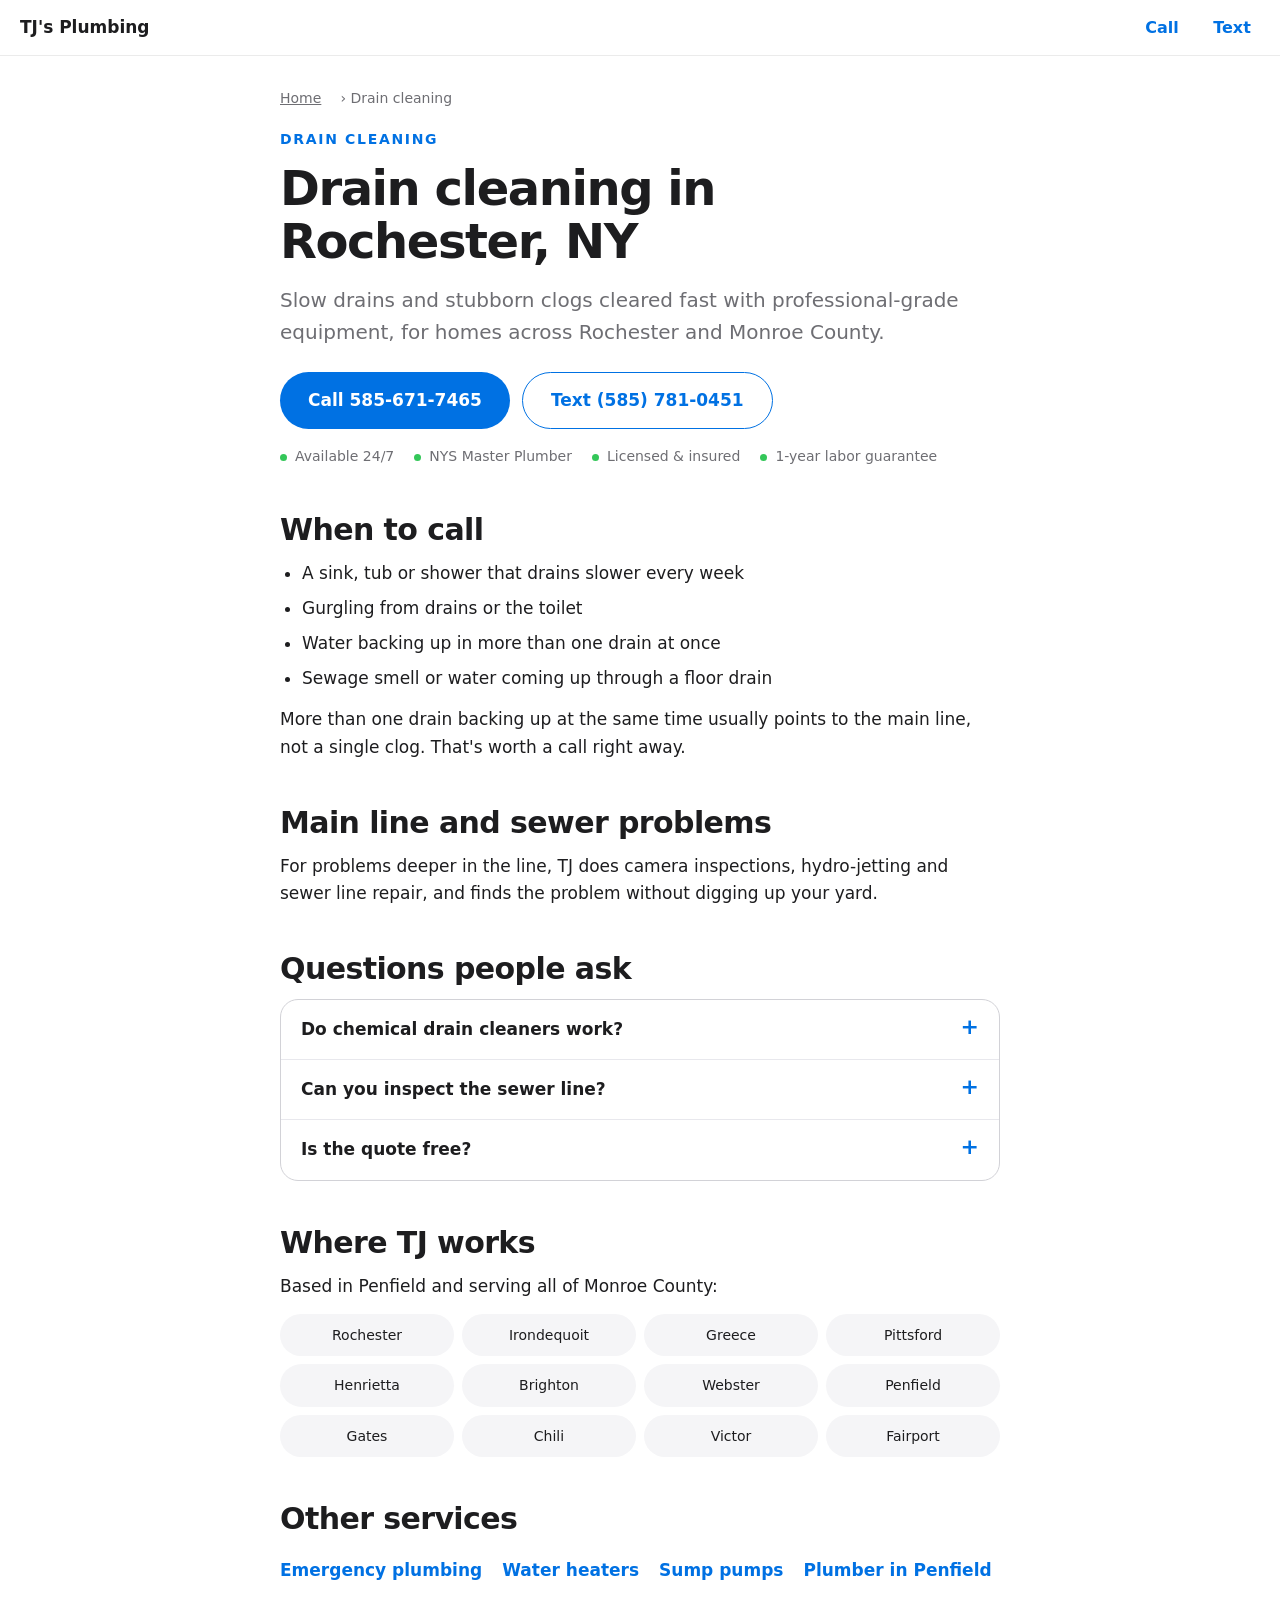
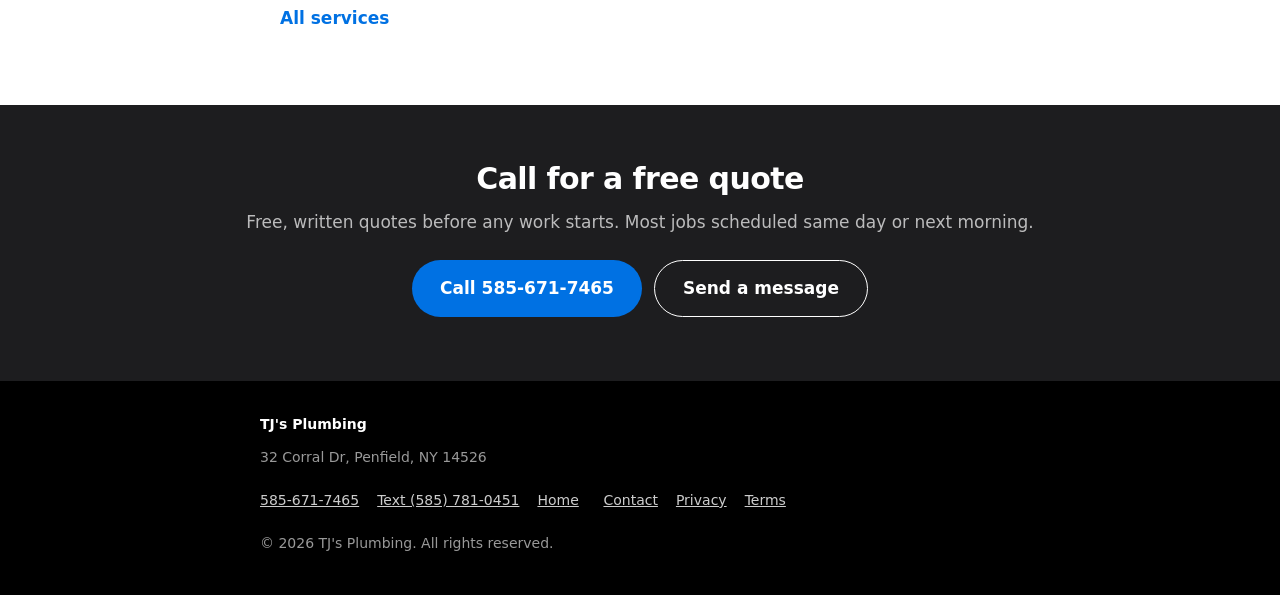
==== drain-cleaning/index.html @ eafe00ef "SEO audit changes, service pages and bug fixes (Nov 4 audit) - Plumber schema, alt text, hero servic" ====
<!DOCTYPE html>
<html lang="en">
<head>
  <meta charset="UTF-8" />
  <meta name="viewport" content="width=device-width, initial-scale=1.0, viewport-fit=cover" />
  <title>Drain Cleaning in Rochester, NY | Clogs & Backups | TJ's Plumbing</title>
  <meta name="description" content="Slow drains, clogs and backups cleared with professional equipment across Rochester and Monroe County. Free written quotes. Call TJ's Plumbing at 585-671-7465." />
  <meta name="robots" content="index, follow" />
  <link rel="canonical" href="https://tjsplumbingny.com/drain-cleaning/" />
  <meta property="og:title" content="Drain Cleaning in Rochester, NY | Clogs & Backups | TJ's Plumbing" />
  <meta property="og:description" content="Slow drains, clogs and backups cleared with professional equipment across Rochester and Monroe County. Free written quotes. Call TJ's Plumbing at 585-671-7465." />
  <meta property="og:url" content="https://tjsplumbingny.com/drain-cleaning/" />
  <meta property="og:type" content="website" />
  <meta property="og:image" content="https://tjsplumbingny.com/photo1.jpg" />
  <meta property="og:locale" content="en_US" />
  <link rel="stylesheet" href="/site.css" />
  <script type="application/ld+json">[{"@context": "https://schema.org", "@type": "Service", "name": "Drain cleaning", "url": "https://tjsplumbingny.com/drain-cleaning/", "provider": {"@id": "https://tjsplumbingny.com/#business", "@type": "Plumber", "name": "TJ's Plumbing", "telephone": "+1-585-671-7465"}, "areaServed": ["Rochester, NY", "Irondequoit, NY", "Greece, NY", "Pittsford, NY", "Henrietta, NY", "Brighton, NY", "Webster, NY", "Penfield, NY", "Gates, NY", "Chili, NY", "Victor, NY", "Fairport, NY"]}, {"@context": "https://schema.org", "@type": "BreadcrumbList", "itemListElement": [{"@type": "ListItem", "position": 1, "name": "Home", "item": "https://tjsplumbingny.com/"}, {"@type": "ListItem", "position": 2, "name": "Drain cleaning", "item": "https://tjsplumbingny.com/drain-cleaning/"}]}, {"@context": "https://schema.org", "@type": "FAQPage", "mainEntity": [{"@type": "Question", "name": "Do chemical drain cleaners work?", "acceptedAnswer": {"@type": "Answer", "text": "For a stubborn or repeat clog, they often don't reach the cause. If a drain keeps coming back slow, have it cleared properly."}}, {"@type": "Question", "name": "Can you inspect the sewer line?", "acceptedAnswer": {"@type": "Answer", "text": "Yes. TJ does camera inspections to find what's causing a backup."}}, {"@type": "Question", "name": "Is the quote free?", "acceptedAnswer": {"@type": "Answer", "text": "Yes. Quotes are free, upfront and in writing."}}]}]</script>
</head>
<body>
  <a class="skip-link" href="#main">Skip to main content</a>
  <header class="topbar">
    <a class="topbar-logo" href="/">TJ's Plumbing</a>
    <div class="topbar-actions">
      <a href="tel:5856717465" aria-label="Call TJ's Plumbing at 585-671-7465">Call</a>
      <a href="sms:5857810451" aria-label="Text TJ's Plumbing at 585-781-0451">Text</a>
    </div>
  </header>
  <nav class="crumbs" aria-label="Breadcrumb"><a href="/">Home</a> &rsaquo; <span aria-current="page">Drain cleaning</span></nav>
  <main id="main" class="page">
    <p class="eyebrow">Drain cleaning</p>
    <h1>Drain cleaning in Rochester, NY</h1>
    <p class="lead">Slow drains and stubborn clogs cleared fast with professional-grade equipment, for homes across Rochester and Monroe County.</p>
    <div class="cta-row">
      <a class="btn btn-primary" href="tel:5856717465">Call 585-671-7465</a>
      <a class="btn btn-secondary" href="sms:5857810451">Text (585) 781-0451</a>
    </div>
    <div class="badges"><span>Available 24/7</span><span>NYS Master Plumber</span><span>Licensed &amp; insured</span><span>1-year labor guarantee</span></div>
    <h2>When to call</h2>
    <ul class="list">
      <li>A sink, tub or shower that drains slower every week</li>
      <li>Gurgling from drains or the toilet</li>
      <li>Water backing up in more than one drain at once</li>
      <li>Sewage smell or water coming up through a floor drain</li>
    </ul>
    <p>More than one drain backing up at the same time usually points to the main line, not a single clog. That's worth a call right away.</p>
    <h2>Main line and sewer problems</h2>
    <p>For problems deeper in the line, TJ does camera inspections, hydro-jetting and sewer line repair, and finds the problem without digging up your yard.</p>
    <h2>Questions people ask</h2>
    <div class="faq"><details><summary>Do chemical drain cleaners work?</summary><p>For a stubborn or repeat clog, they often don't reach the cause. If a drain keeps coming back slow, have it cleared properly.</p></details><details><summary>Can you inspect the sewer line?</summary><p>Yes. TJ does camera inspections to find what's causing a backup.</p></details><details><summary>Is the quote free?</summary><p>Yes. Quotes are free, upfront and in writing.</p></details></div>
    <h2>Where TJ works</h2>
    <p>Based in Penfield and serving all of Monroe County:</p>
    <ul class="areas"><li>Rochester</li><li>Irondequoit</li><li>Greece</li><li>Pittsford</li><li>Henrietta</li><li>Brighton</li><li>Webster</li><li>Penfield</li><li>Gates</li><li>Chili</li><li>Victor</li><li>Fairport</li></ul>
    <h2>Other services</h2>
    <div class="more"><a href="/emergency-plumber/">Emergency plumbing</a><a href="/water-heater-repair/">Water heaters</a><a href="/sump-pump-service/">Sump pumps</a><a href="/plumber-penfield-ny/">Plumber in Penfield</a><a href="/#services">All services</a></div>
  </main>
  <section class="band" aria-labelledby="band-h">
    <h2 id="band-h">Call for a free quote</h2>
    <p>Free, written quotes before any work starts. Most jobs scheduled same day or next morning.</p>
    <div class="cta-row center">
      <a class="btn btn-primary" href="tel:5856717465">Call 585-671-7465</a>
      <a class="btn btn-secondary" href="/#contact">Send a message</a>
    </div>
  </section>
  <footer>
    <div class="wrap">
      <strong class="footer-name">TJ's Plumbing</strong>
      <span>32 Corral Dr, Penfield, NY 14526</span>
      <div class="links"><a href="tel:5856717465">585-671-7465</a><a href="sms:5857810451">Text (585) 781-0451</a><a href="/">Home</a><a href="/#contact">Contact</a><a href="/privacy/">Privacy</a><a href="/terms/">Terms</a></div>
      <span>&copy; 2026 TJ's Plumbing. All rights reserved.</span>
    </div>
  </footer>
  <div class="callbar" aria-label="Contact TJ's Plumbing">
    <a class="btn btn-primary" href="tel:5856717465">Call</a>
    <a class="btn btn-secondary" href="sms:5857810451">Text</a>
  </div>
</body>
</html>
---- site.css ----
/* RENDER PATHS: phone (<600px) one column + sticky Call/Text bar; 600-899px two-up CTA row, 3-col areas; 900px+ no call bar, 4-col areas. CSS only, no JS layout switching.
   Shared styles for TJ's Plumbing service and area pages (homepage keeps its own inline styles).
   Layout: one column on phones; the two-up CTA row and area grid widen at 600px and 900px.
   Mobile-only: the sticky Call / Text bar at the bottom (hidden at 900px and up). */
:root {
  --white: #ffffff; --off-white: #f5f5f7; --charcoal: #1d1d1f; --mid: #6e6e73; --light: #a1a1a6;
  --accent: #0071e3; --accent-hover: #0077ed; --green: #34c759; --border: #d2d2d7; --border-light: #e8e8ed;
  --radius: 18px; --radius-sm: 12px;
  --font: system-ui, -apple-system, BlinkMacSystemFont, 'Segoe UI', Roboto, sans-serif;
}
*, *::before, *::after { box-sizing: border-box; margin: 0; padding: 0; }
body { font-family: var(--font); background: var(--white); color: var(--charcoal); -webkit-font-smoothing: antialiased; font-size: 17px; line-height: 1.6; }
a { color: var(--accent); }
a, button, summary { touch-action: manipulation; }
.skip-link { position: absolute; top: -100px; left: 16px; background: var(--accent); color: #fff; padding: 10px 18px; min-height: 44px; display: inline-flex; align-items: center; border-radius: 8px; font-weight: 600; z-index: 9999; text-decoration: none; }
.skip-link:focus { top: 16px; }

.topbar {
  position: sticky; top: 0; z-index: 100; display: flex; align-items: center; justify-content: space-between;
  padding: env(safe-area-inset-top) max(20px, env(safe-area-inset-right)) 0 max(20px, env(safe-area-inset-left));
  min-height: 56px; background: #fff; border-bottom: 1px solid rgba(0,0,0,0.08);
}
@supports (backdrop-filter: blur(1px)) {
  .topbar { background: rgba(255,255,255,0.9); backdrop-filter: saturate(180%) blur(20px); }
}
.topbar-logo { font-weight: 600; color: var(--charcoal); text-decoration: none; min-height: 44px; display: inline-flex; align-items: center; }
.topbar-actions { display: flex; gap: 14px; }
.topbar-actions a { min-height: 44px; min-width: 56px; justify-content: center; display: inline-flex; align-items: center; font-size: 16px; font-weight: 600; text-decoration: none; }

.crumbs { max-width: 760px; margin: 20px auto 0; padding: 0 20px; font-size: 14px; color: var(--mid); }
.crumbs a { color: var(--mid); display: inline-flex; min-height: 44px; min-width: 56px; align-items: center; }

.page { max-width: 760px; margin: 0 auto; padding: 8px 20px 64px; }
.eyebrow { font-size: 14px; font-weight: 600; letter-spacing: 0.12em; text-transform: uppercase; color: var(--accent); margin-bottom: 12px; }
h1 { font-size: clamp(32px, 6vw, 48px); line-height: 1.1; letter-spacing: -0.03em; margin-bottom: 16px; }
h2 { font-size: clamp(24px, 4vw, 30px); line-height: 1.2; letter-spacing: -0.02em; margin: 44px 0 12px; }
.lead { font-size: 20px; color: var(--mid); margin-bottom: 24px; }
p { margin-bottom: 14px; }
ul.list { padding-left: 22px; margin-bottom: 14px; }
ul.list li { margin-bottom: 8px; }
ul.list li a, .legal a { display: inline-flex; align-items: center; min-height: 44px; }
.center { justify-content: center; }
.legal h2 { font-size: 20px; margin: 28px 0 8px; }
.legal p, .legal li { color: var(--mid); }

.cta-row { display: flex; flex-direction: column; gap: 12px; margin: 24px 0 8px; }
.btn { display: inline-flex; justify-content: center; align-items: center; gap: 8px; min-height: 52px; padding: 14px 28px; border-radius: 980px; font-size: 17px; font-weight: 600; text-decoration: none; }
.btn-primary { background: var(--accent); color: #fff; }
.btn-primary:hover { background: var(--accent-hover); }
.btn-secondary { border: 1.5px solid var(--accent); color: var(--accent); background: transparent; }
.btn:focus-visible, summary:focus-visible { outline: 3px solid var(--accent); outline-offset: 3px; }

.badges { display: flex; flex-wrap: wrap; gap: 8px 20px; margin: 16px 0 8px; font-size: 14px; color: var(--mid); }
.badges span::before { content: ''; display: inline-block; width: 7px; height: 7px; border-radius: 50%; background: var(--green); margin-right: 8px; vertical-align: middle; }

.callout { background: var(--off-white); border: 1px solid var(--border-light); border-radius: var(--radius); padding: 24px; margin: 28px 0; }
.callout h2 { margin-top: 0; }

.faq { border: 1px solid var(--border); border-radius: var(--radius); overflow: hidden; }
.faq details { border-bottom: 1px solid var(--border-light); }
.faq details:last-child { border-bottom: none; }
.faq summary { cursor: pointer; list-style: none; padding: 16px 20px; min-height: 44px; font-weight: 600; display: flex; justify-content: space-between; gap: 12px; }
.faq summary::-webkit-details-marker { display: none; }
.faq summary::after { content: '+'; font-size: 22px; line-height: 1; color: var(--accent); }
.faq details[open] summary::after { content: '\2212'; }
.faq details p { padding: 0 20px 16px; color: var(--mid); }

.areas { display: grid; grid-template-columns: repeat(2, 1fr); gap: 8px; list-style: none; margin-top: 12px; }
.areas li { background: var(--off-white); border-radius: 980px; padding: 10px 14px; text-align: center; font-size: 14px; }

.more { display: flex; flex-wrap: wrap; gap: 4px 20px; margin-top: 12px; }
.more a { min-height: 44px; display: inline-flex; align-items: center; font-weight: 600; text-decoration: none; }

.band { background: var(--charcoal); color: #fff; text-align: center; padding: 56px 20px; }
.band h2 { margin-top: 0; color: #fff; }
.band p { color: rgba(255,255,255,0.7); }
.band .btn-secondary { color: #fff; border-color: #fff; }

footer { background: #000; color: rgba(255,255,255,0.6); font-size: 14px; padding: 32px max(20px, env(safe-area-inset-right)) calc(96px + env(safe-area-inset-bottom)) max(20px, env(safe-area-inset-left)); }
footer .wrap { max-width: 760px; margin: 0 auto; display: flex; flex-direction: column; gap: 10px; }
footer a { color: rgba(255,255,255,0.8); min-height: 44px; min-width: 48px; display: inline-flex; align-items: center; }
footer .links { display: flex; flex-wrap: wrap; gap: 0 18px; }

/* Mobile-only sticky call bar */
.callbar {
  position: fixed; left: 0; right: 0; bottom: 0; z-index: 100; display: grid; grid-template-columns: 1fr 1fr; gap: 10px;
  padding: 10px max(12px, env(safe-area-inset-right)) calc(10px + env(safe-area-inset-bottom)) max(12px, env(safe-area-inset-left));
  background: #fff; border-top: 1px solid var(--border);
}
.callbar .btn { min-height: 48px; padding: 10px 12px; font-size: 16px; }

@media (min-width: 600px) {
  .cta-row { flex-direction: row; }
  .areas { grid-template-columns: repeat(3, 1fr); }
}
@media (min-width: 900px) {
  .callbar { display: none; }
  footer { padding-bottom: 40px; }
  .areas { grid-template-columns: repeat(4, 1fr); }
}
@media (prefers-reduced-motion: reduce) { * { transition: none !important; } }
footer .footer-name { color: #fff; }
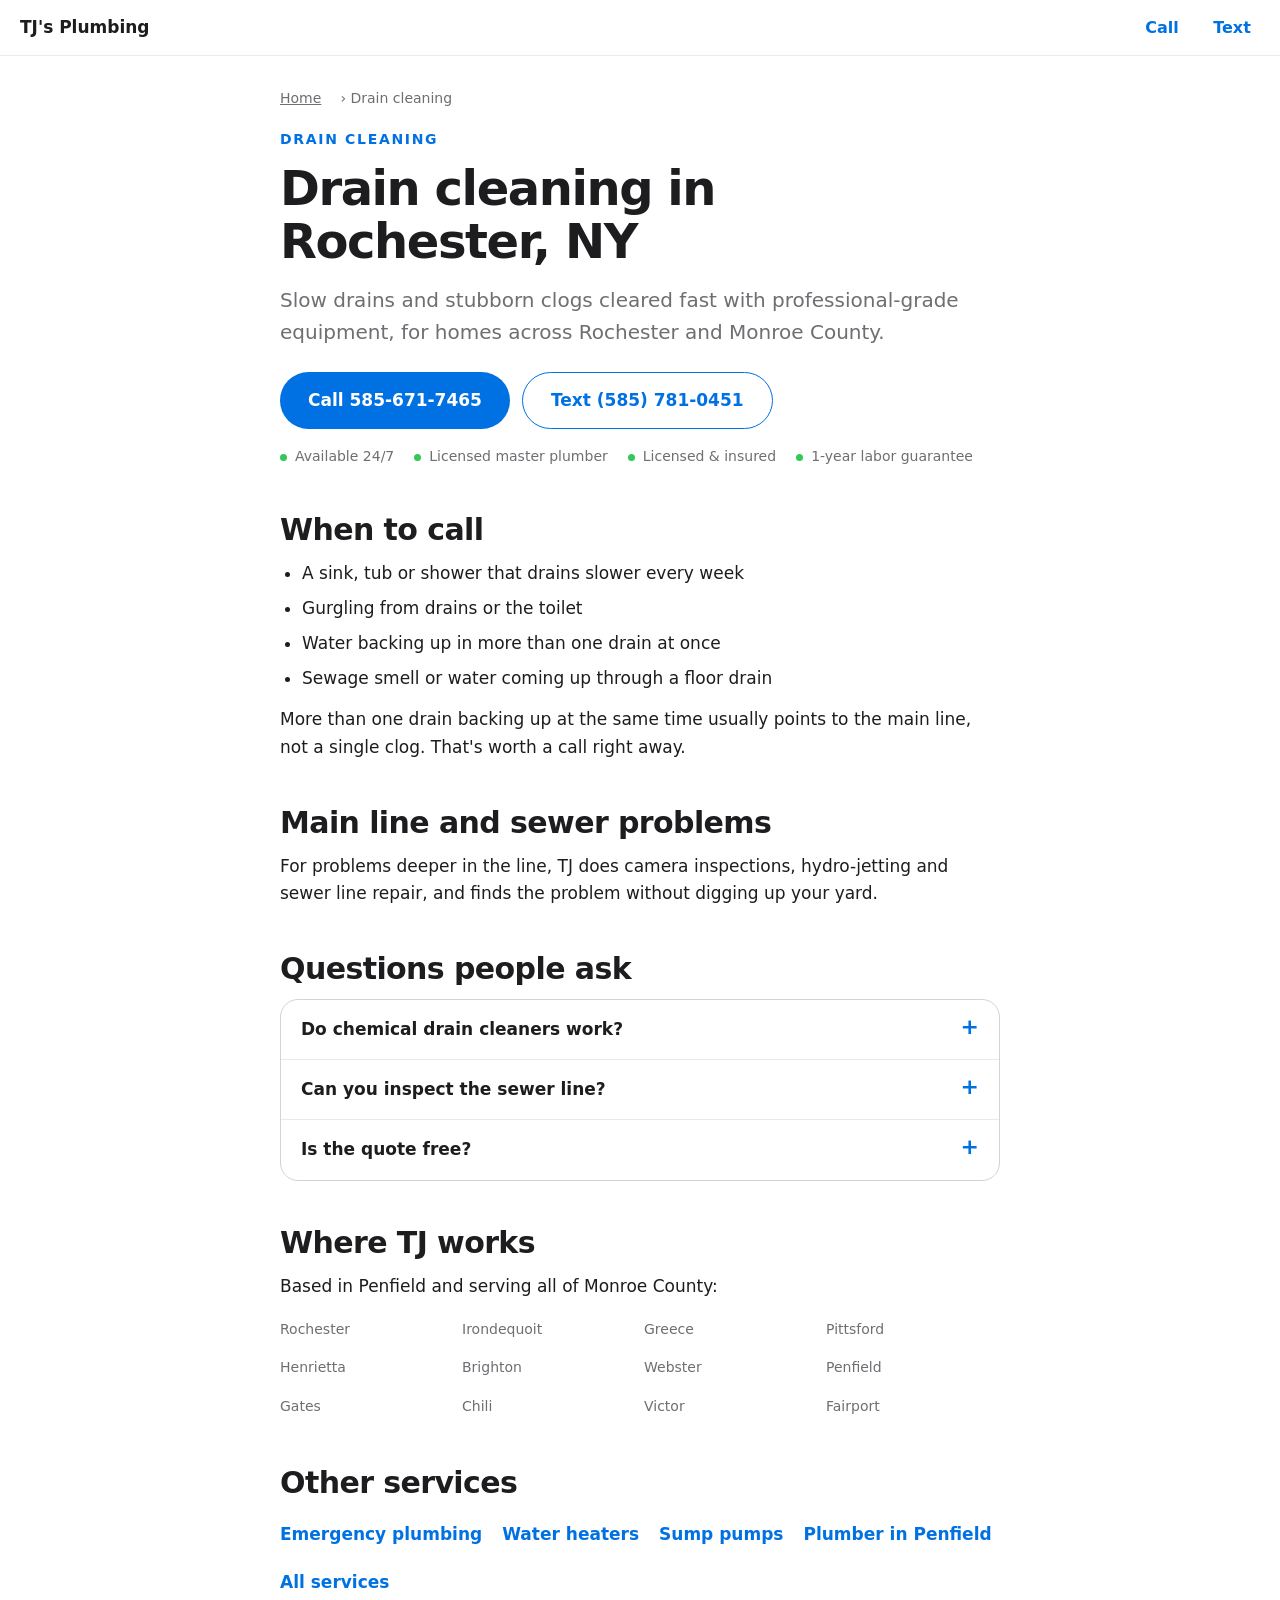
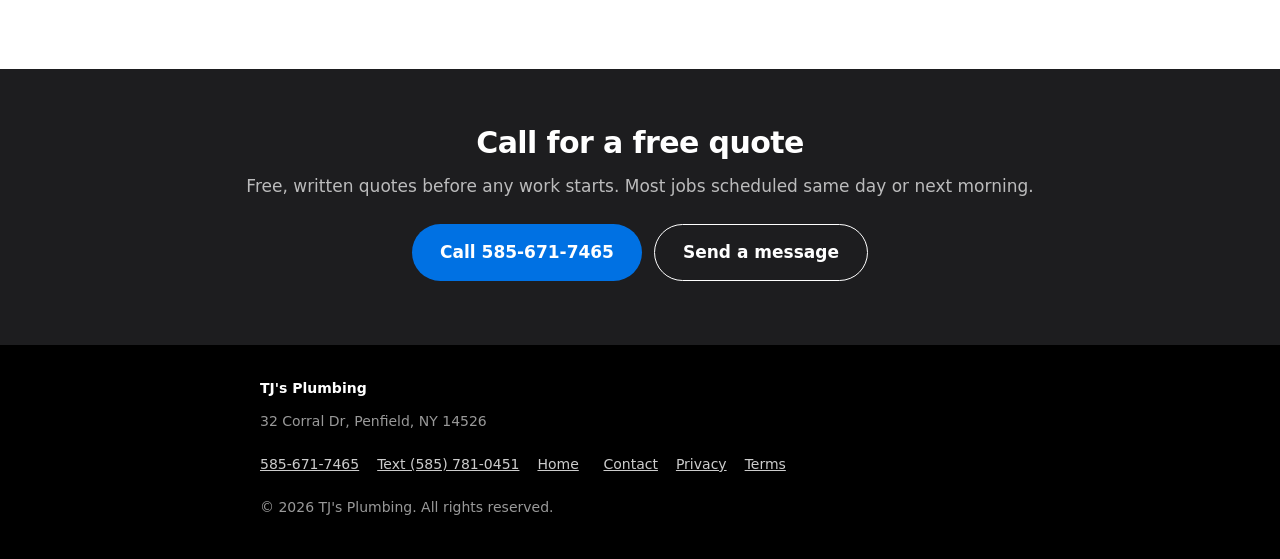
==== commit b33931ac: "Cold-review fixes: content visible without JS, homepage call bar, numbered call/text buttons, emerge" ====
--- a/drain-cleaning/index.html
+++ b/drain-cleaning/index.html
@@ -34,7 +34,7 @@
       <a class="btn btn-primary" href="tel:5856717465">Call 585-671-7465</a>
       <a class="btn btn-secondary" href="sms:5857810451">Text (585) 781-0451</a>
     </div>
-    <div class="badges"><span>Available 24/7</span><span>NYS Master Plumber</span><span>Licensed &amp; insured</span><span>1-year labor guarantee</span></div>
+    <div class="badges"><span>Available 24/7</span><span>Licensed master plumber</span><span>Licensed &amp; insured</span><span>1-year labor guarantee</span></div>
     <h2>When to call</h2>
     <ul class="list">
       <li>A sink, tub or shower that drains slower every week</li>
--- a/site.css
+++ b/site.css
@@ -66,7 +66,7 @@
 .faq details p { padding: 0 20px 16px; color: var(--mid); }
 
 .areas { display: grid; grid-template-columns: repeat(2, 1fr); gap: 8px; list-style: none; margin-top: 12px; }
-.areas li { background: var(--off-white); border-radius: 980px; padding: 10px 14px; text-align: center; font-size: 14px; }
+.areas li { padding: 4px 0; font-size: 14px; color: var(--mid); }
 
 .more { display: flex; flex-wrap: wrap; gap: 4px 20px; margin-top: 12px; }
 .more a { min-height: 44px; display: inline-flex; align-items: center; font-weight: 600; text-decoration: none; }
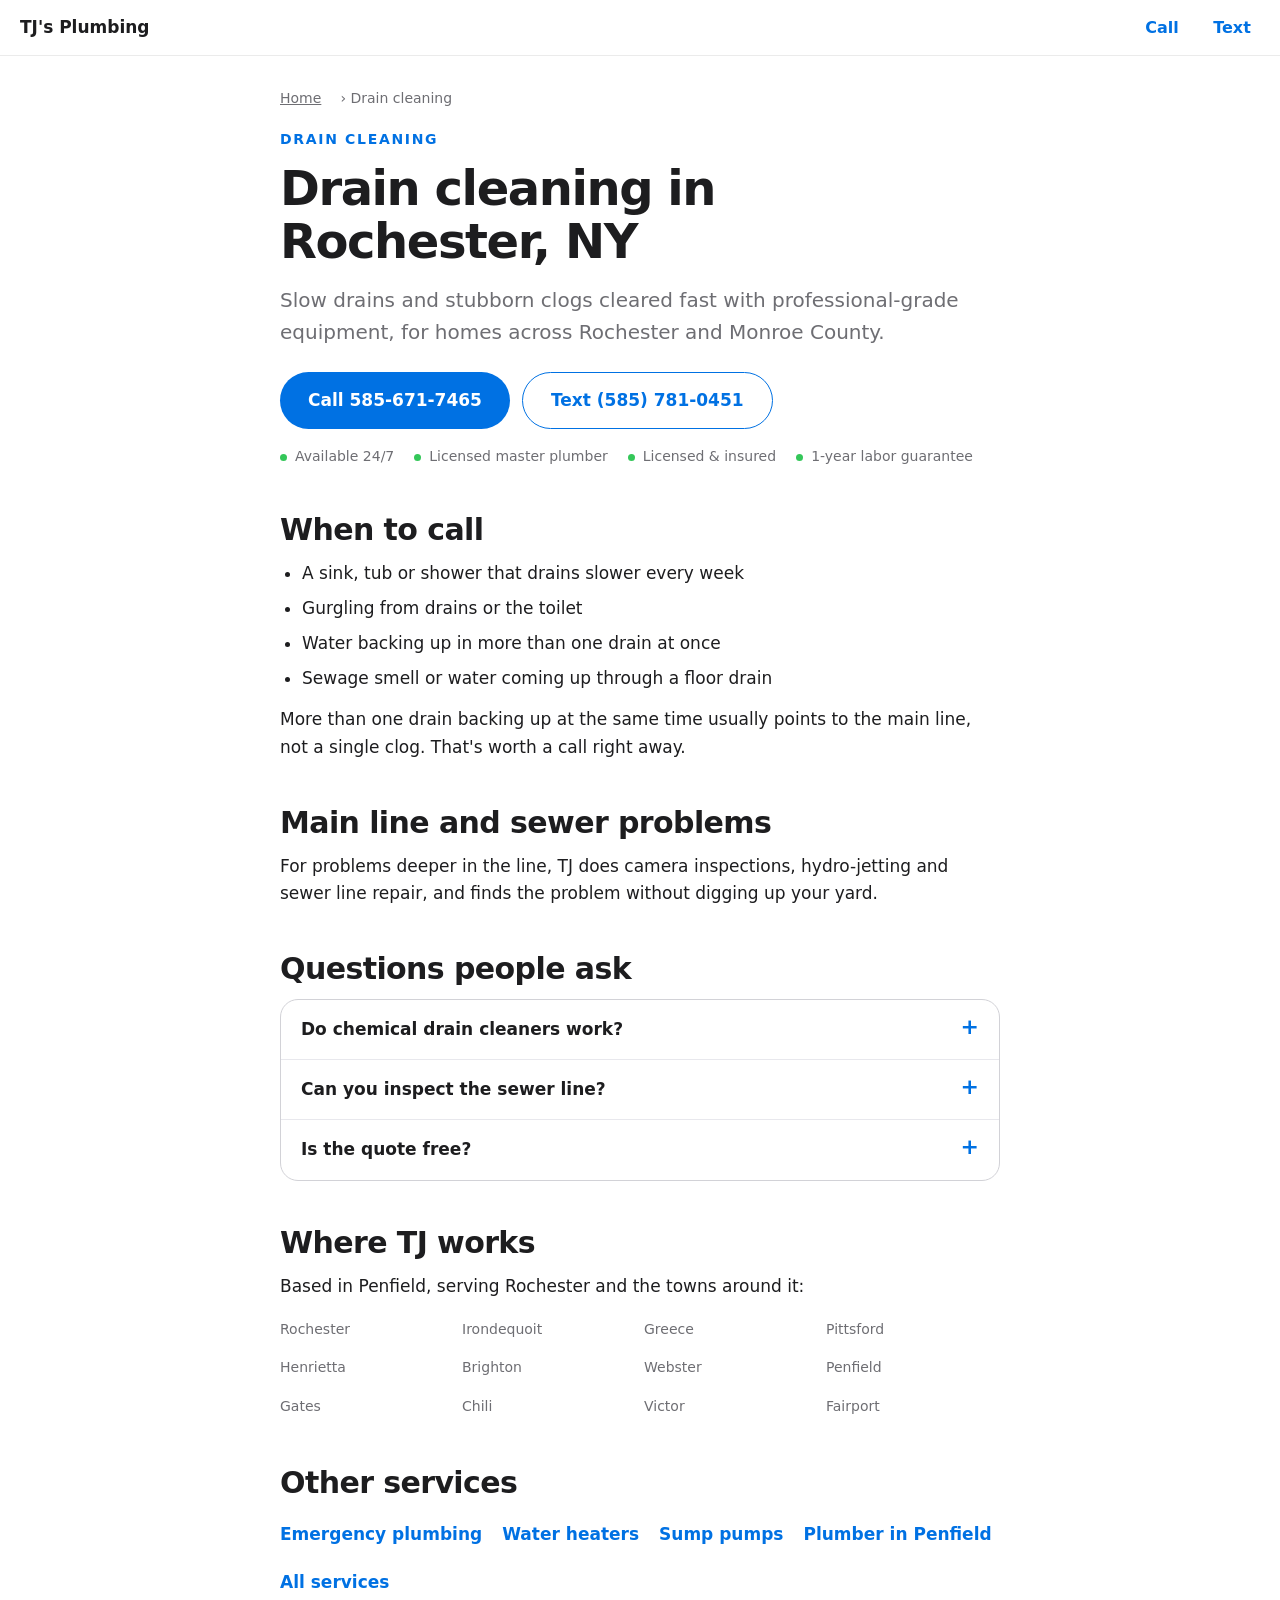
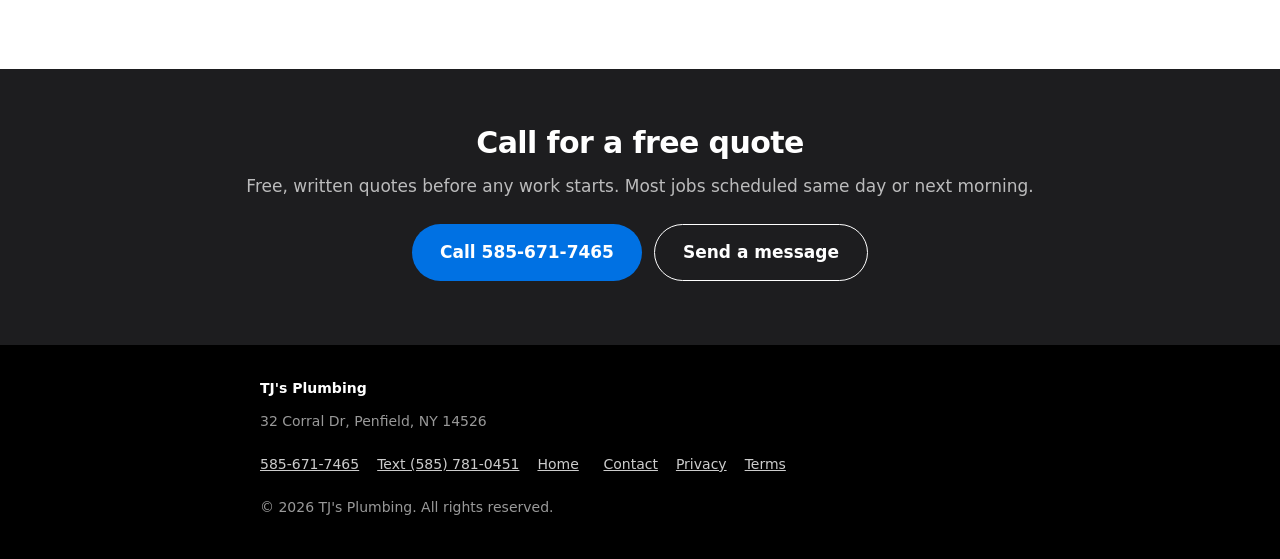
==== commit 8681de18: "SEO pages and fixes on top of the Oct 26 fix branch - Plumber schema, title, meta description, og:im" ====
--- a/drain-cleaning/index.html
+++ b/drain-cleaning/index.html
@@ -48,7 +48,7 @@
     <h2>Questions people ask</h2>
     <div class="faq"><details><summary>Do chemical drain cleaners work?</summary><p>For a stubborn or repeat clog, they often don't reach the cause. If a drain keeps coming back slow, have it cleared properly.</p></details><details><summary>Can you inspect the sewer line?</summary><p>Yes. TJ does camera inspections to find what's causing a backup.</p></details><details><summary>Is the quote free?</summary><p>Yes. Quotes are free, upfront and in writing.</p></details></div>
     <h2>Where TJ works</h2>
-    <p>Based in Penfield and serving all of Monroe County:</p>
+    <p>Based in Penfield, serving Rochester and the towns around it:</p>
     <ul class="areas"><li>Rochester</li><li>Irondequoit</li><li>Greece</li><li>Pittsford</li><li>Henrietta</li><li>Brighton</li><li>Webster</li><li>Penfield</li><li>Gates</li><li>Chili</li><li>Victor</li><li>Fairport</li></ul>
     <h2>Other services</h2>
     <div class="more"><a href="/emergency-plumber/">Emergency plumbing</a><a href="/water-heater-repair/">Water heaters</a><a href="/sump-pump-service/">Sump pumps</a><a href="/plumber-penfield-ny/">Plumber in Penfield</a><a href="/#services">All services</a></div>
@@ -65,7 +65,7 @@
     <div class="wrap">
       <strong class="footer-name">TJ's Plumbing</strong>
       <span>32 Corral Dr, Penfield, NY 14526</span>
-      <div class="links"><a href="tel:5856717465">585-671-7465</a><a href="sms:5857810451">Text (585) 781-0451</a><a href="/">Home</a><a href="/#contact">Contact</a><a href="/privacy/">Privacy</a><a href="/terms/">Terms</a></div>
+      <div class="links"><a href="tel:5856717465">585-671-7465</a><a href="sms:5857810451">Text (585) 781-0451</a><a href="/">Home</a><a href="/#contact">Contact</a><a href="/privacy">Privacy</a><a href="/terms">Terms</a></div>
       <span>&copy; 2026 TJ's Plumbing. All rights reserved.</span>
     </div>
   </footer>
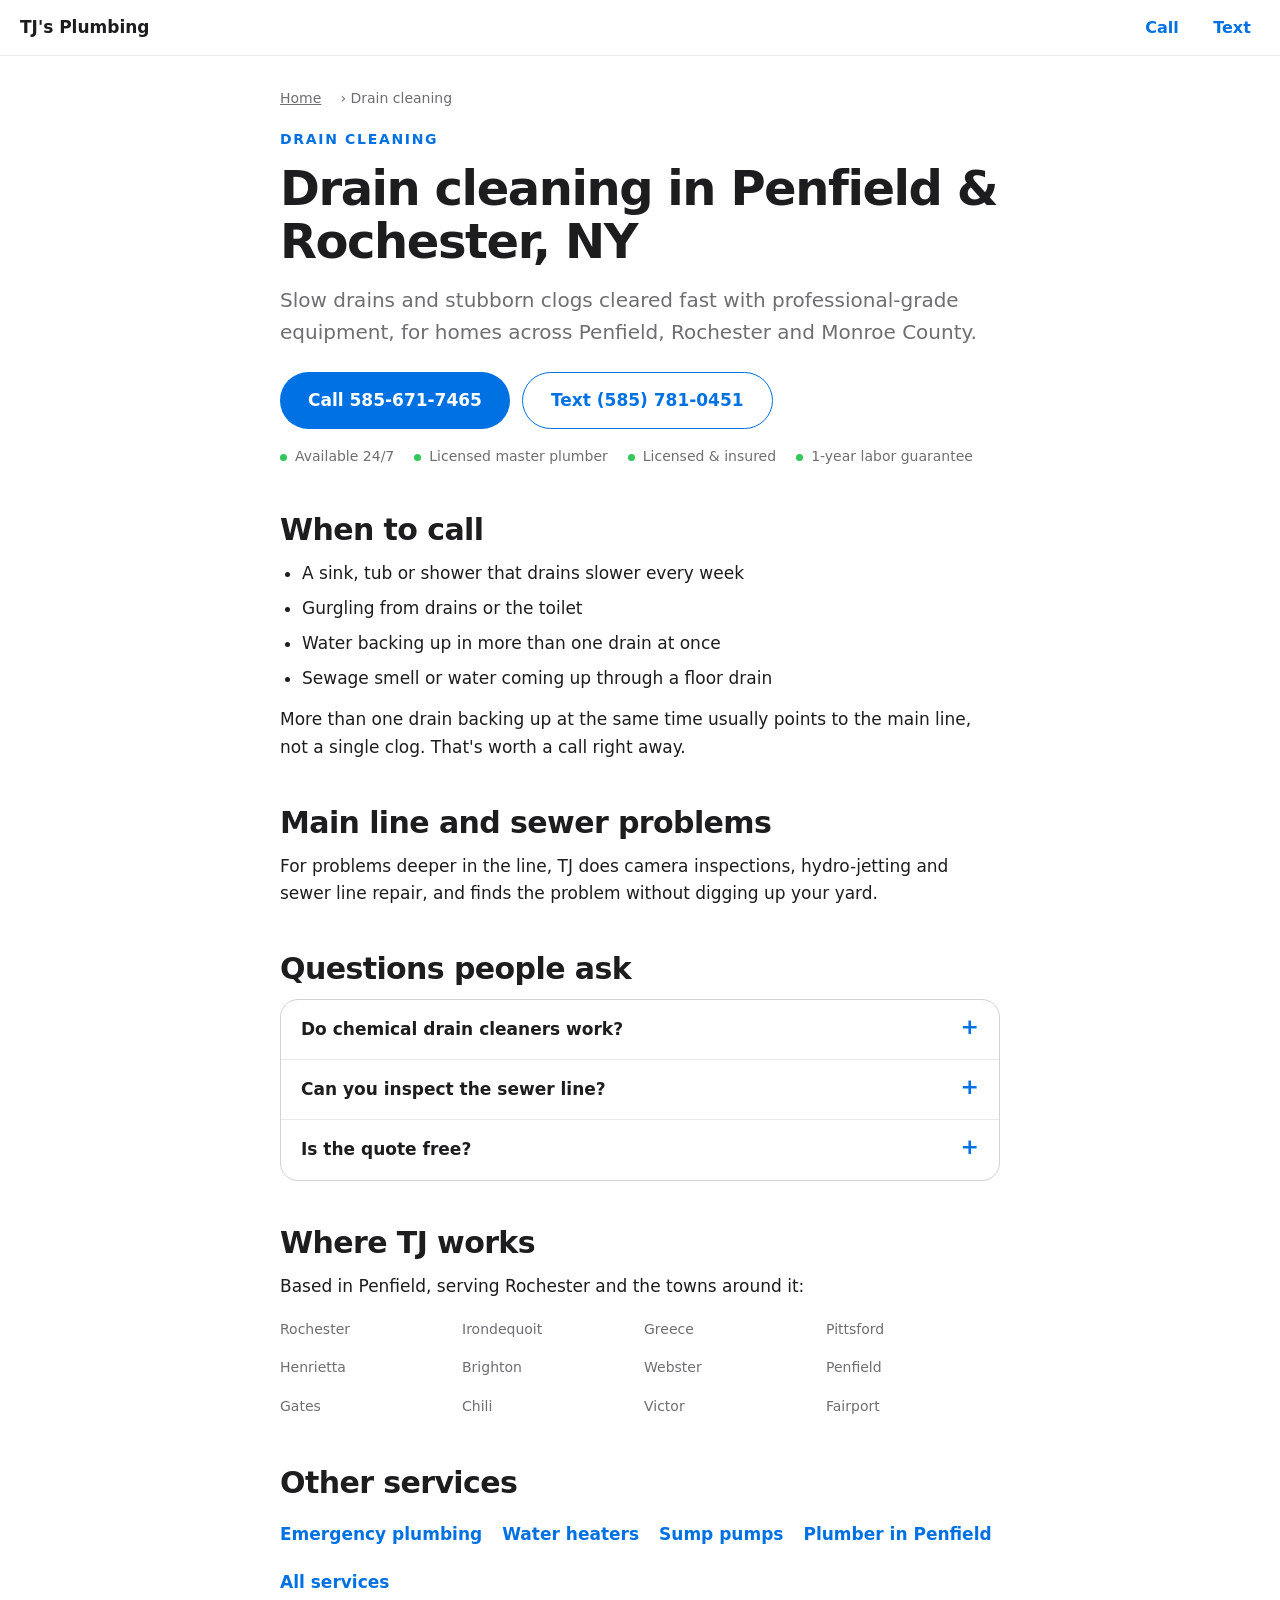
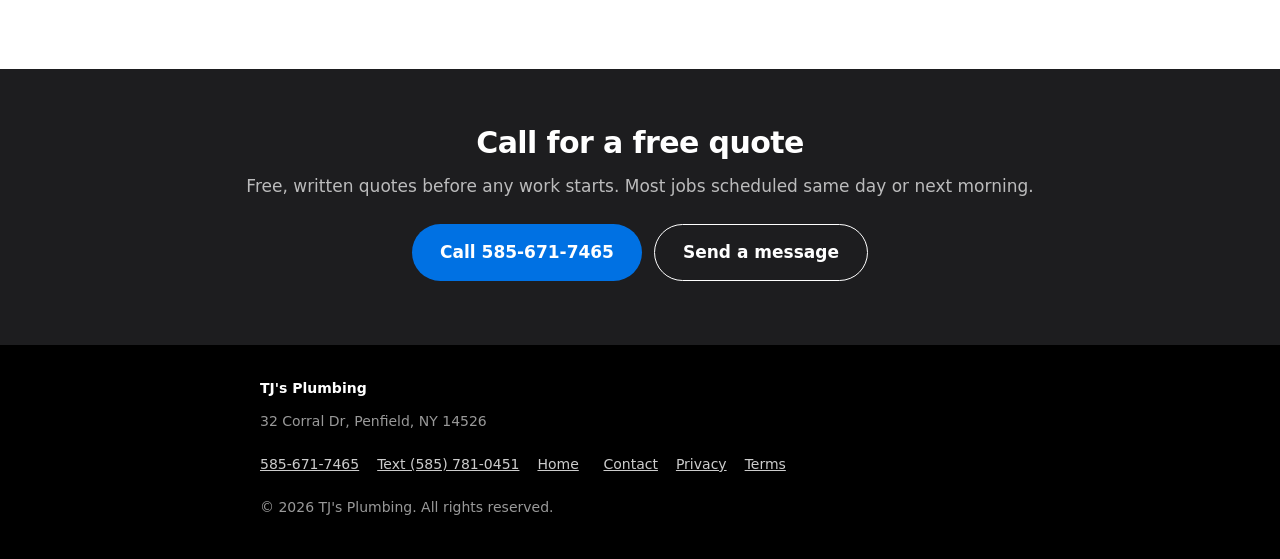
==== commit 7cb8b319: "Nov 19 audit fixes: unsourced claims, honeypot, Penfield titles, favicon Content (Gate 6b): - Remove" ====
--- a/drain-cleaning/index.html
+++ b/drain-cleaning/index.html
@@ -2,13 +2,16 @@
 <html lang="en">
 <head>
   <meta charset="UTF-8" />
+  <link rel="icon" href="/favicon.svg" type="image/svg+xml" />
+  <link rel="icon" href="/favicon.ico" sizes="48x48" />
+  <link rel="apple-touch-icon" href="/apple-touch-icon.png" />
   <meta name="viewport" content="width=device-width, initial-scale=1.0, viewport-fit=cover" />
-  <title>Drain Cleaning in Rochester, NY | Clogs & Backups | TJ's Plumbing</title>
-  <meta name="description" content="Slow drains, clogs and backups cleared with professional equipment across Rochester and Monroe County. Free written quotes. Call TJ's Plumbing at 585-671-7465." />
+  <title>Drain Cleaning in Penfield &amp; Rochester, NY | TJ's Plumbing</title>
+  <meta name="description" content="Slow drains, clogs and backups cleared across Penfield, Rochester and Monroe County. Free written quotes. Call TJ's Plumbing at 585-671-7465." />
   <meta name="robots" content="index, follow" />
   <link rel="canonical" href="https://tjsplumbingny.com/drain-cleaning/" />
-  <meta property="og:title" content="Drain Cleaning in Rochester, NY | Clogs & Backups | TJ's Plumbing" />
-  <meta property="og:description" content="Slow drains, clogs and backups cleared with professional equipment across Rochester and Monroe County. Free written quotes. Call TJ's Plumbing at 585-671-7465." />
+  <meta property="og:title" content="Drain Cleaning in Penfield &amp; Rochester, NY | TJ's Plumbing" />
+  <meta property="og:description" content="Slow drains, clogs and backups cleared across Penfield, Rochester and Monroe County. Free written quotes. Call TJ's Plumbing at 585-671-7465." />
   <meta property="og:url" content="https://tjsplumbingny.com/drain-cleaning/" />
   <meta property="og:type" content="website" />
   <meta property="og:image" content="https://tjsplumbingny.com/photo1.jpg" />
@@ -28,8 +31,8 @@
   <nav class="crumbs" aria-label="Breadcrumb"><a href="/">Home</a> &rsaquo; <span aria-current="page">Drain cleaning</span></nav>
   <main id="main" class="page">
     <p class="eyebrow">Drain cleaning</p>
-    <h1>Drain cleaning in Rochester, NY</h1>
-    <p class="lead">Slow drains and stubborn clogs cleared fast with professional-grade equipment, for homes across Rochester and Monroe County.</p>
+    <h1>Drain cleaning in Penfield &amp; Rochester, NY</h1>
+    <p class="lead">Slow drains and stubborn clogs cleared fast with professional-grade equipment, for homes across Penfield, Rochester and Monroe County.</p>
     <div class="cta-row">
       <a class="btn btn-primary" href="tel:5856717465">Call 585-671-7465</a>
       <a class="btn btn-secondary" href="sms:5857810451">Text (585) 781-0451</a>
